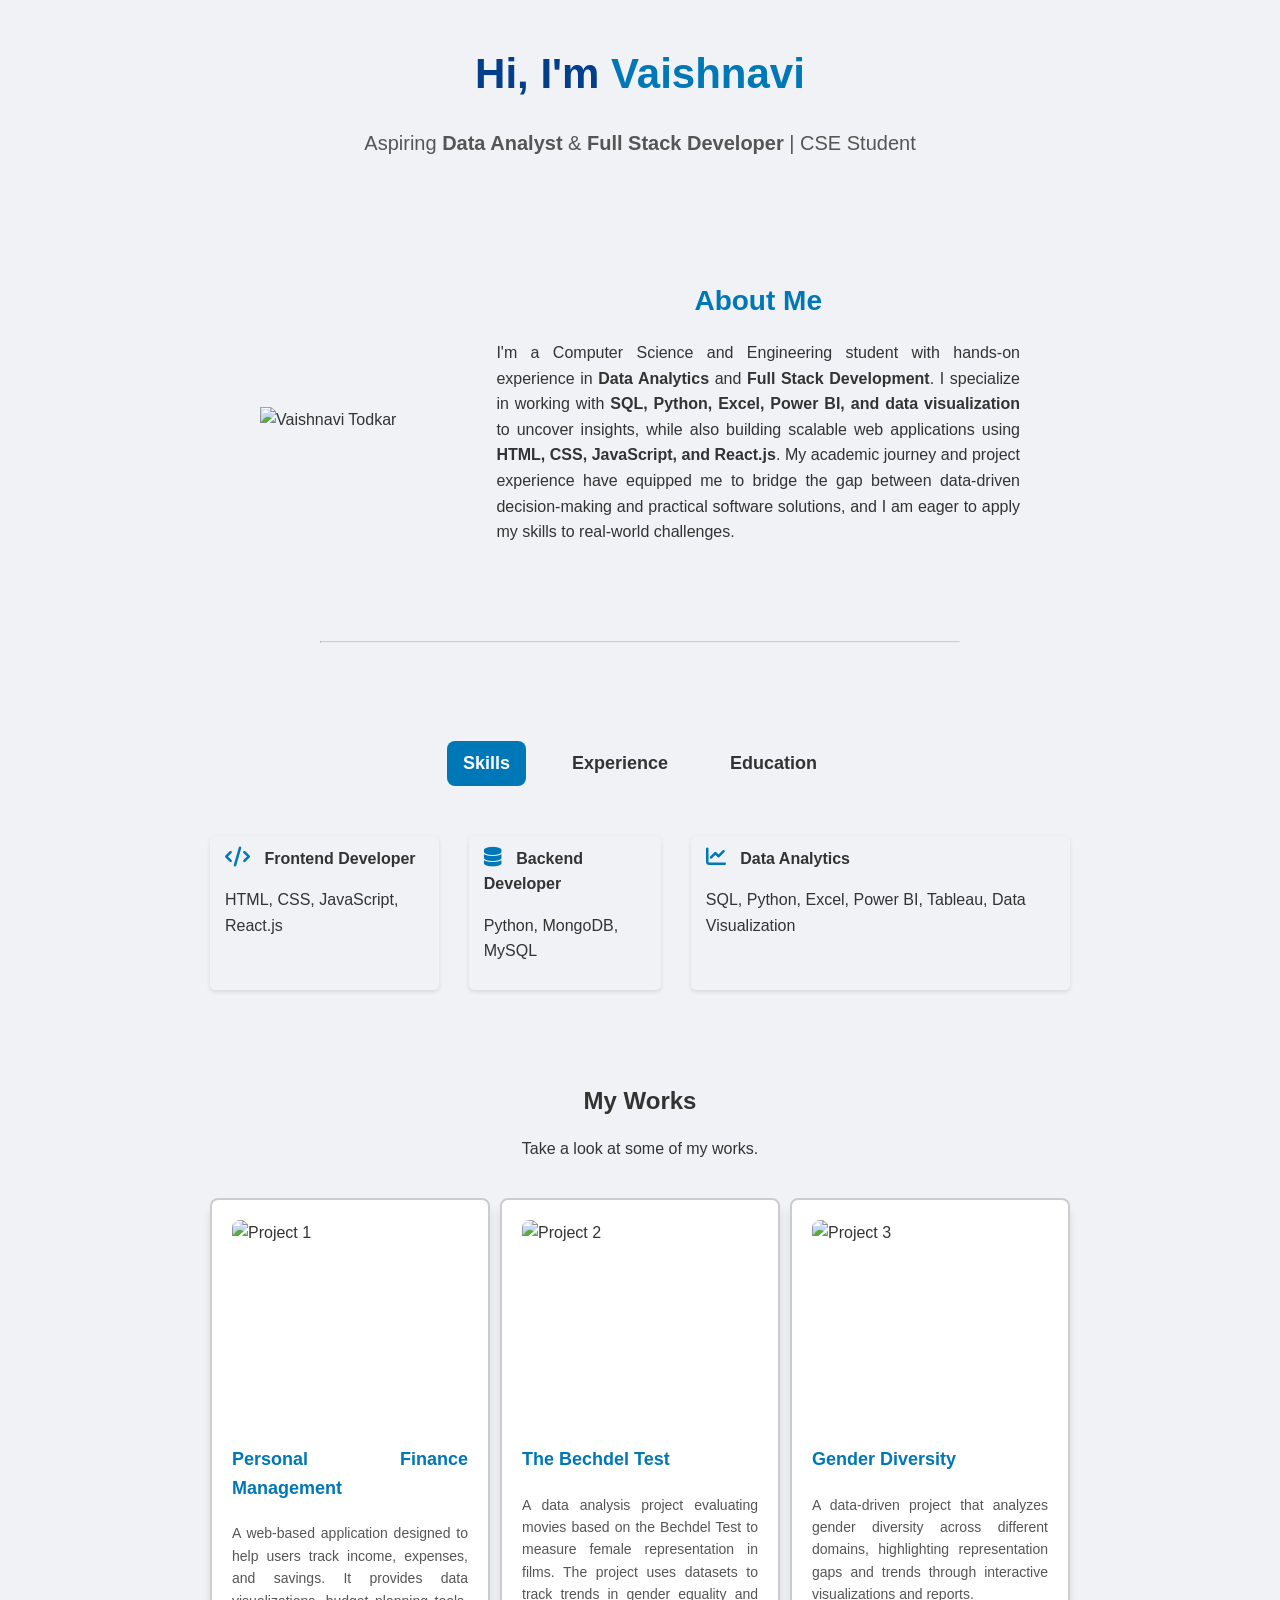
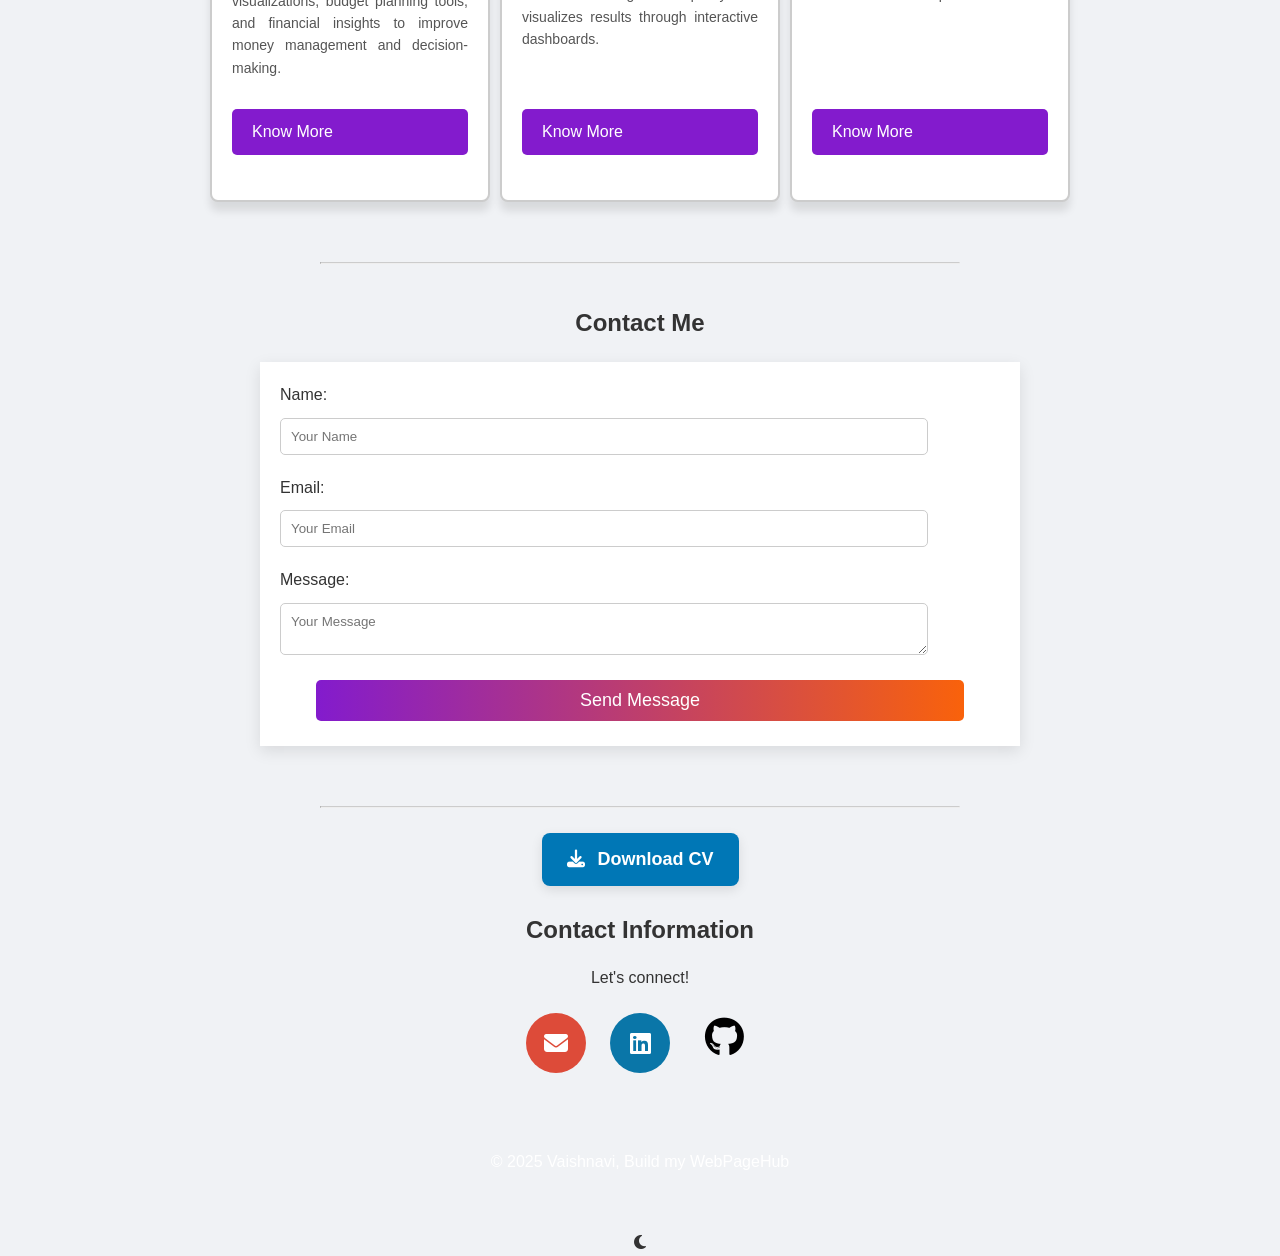
==== index.html @ 549f5b00 "Update and rename Portfolio.html to index.html" ====
<!DOCTYPE html> 
<html lang="en"> 
<head>
    <meta charset="UTF-8">
    <meta name="viewport" content="width=device-width, initial-scale=1.0">
    <meta name="description" content="Personal profile page of Vaishnavi">
    <title>Vaishnavi's Profile</title>
    <link rel="icon" href="./images/assets/img/th.jpg" type="image/x-icon">
    <link rel="stylesheet" href="Portfolio.css">
    <link rel="stylesheet" href="https://fonts.googleapis.com/css2?family=Poppins:wght@400;600;700&display=swap">
    <link rel="stylesheet" href="https://cdnjs.cloudflare.com/ajax/libs/font-awesome/5.15.3/css/all.min.css">
    <link rel="stylesheet" href="https://cdnjs.cloudflare.com/ajax/libs/font-awesome/6.6.0/css/all.min.css">
</head>

<body>
    <center>
        <header>
            <h1>Hi, I'm <span class="highlight">Vaishnavi</span></h1>
            <p>Aspiring <b>Data Analyst</b> & <b>Full Stack Developer</b> | CSE Student</p>
        </header>

        <section class="about-section">
            <div class="about-container">
                <!-- Left side: Image -->
                <div class="about-img">
                    <img src="./images/assets/img/VT.jpg" alt="Vaishnavi Todkar" width="300">
                </div>

                <!-- Right side: Info -->
                <div class="about-text">
                    <h2>About Me</h2>
                    <p>
                        I'm a Computer Science and Engineering student with hands-on experience in <b>Data Analytics</b> and 
                        <b>Full Stack Development</b>. I specialize in working with <b>SQL, Python, Excel, Power BI, and data 
                        visualization</b> to uncover insights, while also building scalable web applications using 
                        <b>HTML, CSS, JavaScript, and React.js</b>.  
                        My academic journey and project experience have equipped me to bridge the gap between data-driven 
                        decision-making and practical software solutions, and I am eager to apply my skills to real-world challenges.
                    </p>
                </div>
            </div>
        </section>
        <hr>

        <section class="tabs-section">
            <div class="tab-titles">
                <p class="tab-link active-link" onclick="opentab('skills')">Skills</p>
                <p class="tab-link" onclick="opentab('experience')">Experience</p>
                <p class="tab-link" onclick="opentab('education')">Education</p>
            </div>

            <!-- Skills -->
            <div class="tab-content active-tab" id="skills">
                <ul class="skills-list">
                    <li>
                        <i class="fa-solid fa-code"></i>
                        <span><b>Frontend Developer</b></span>
                        <p>HTML, CSS, JavaScript, React.js</p>
                    </li>
                    <li>
                        <i class="fa-solid fa-database"></i>
                        <span><b>Backend Developer</b></span>
                        <p>Python, MongoDB, MySQL</p>
                    </li>
                    <li>
                        <i class="fa-solid fa-chart-line"></i>
                        <span><b>Data Analytics</b></span>
                        <p>SQL, Python, Excel, Power BI, Tableau, Data Visualization</p>
                    </li>
                </ul>
            </div>

            <!-- Experience -->
            <div class="tab-content" id="experience">
                <ul class="experience-list">
                    <li>
                        <h4><i class="fa-solid fa-laptop-code"></i> Full Stack Developer Intern</h4>
                        <p>Built responsive web apps using HTML, CSS, JavaScript. Developed backend services with Python and managed databases with MySQL. Contributed to debugging, testing, and documentation.</p>
                    </li>
                    <li>
                        <h4><i class="fa-solid fa-chart-pie"></i> Data Analyst Intern</h4>
                        <p>Analyzed datasets using SQL & Python, built Power BI dashboards, and collaborated with teams to deliver data-driven insights.</p>
                    </li>
                </ul>
            </div>

            <!-- Education -->
            <div class="tab-content" id="education">
                <ul class="education-list">
                    <li>
                        <i class="fa-solid fa-school"></i>
                        <span>Higher Secondary College</span>
                        <p>Maharashtra State Board</p>
                    </li>
                    <li>
                        <i class="fa-solid fa-user-graduate"></i>
                        <span>Bachelor Of Technology</span>
                        <p>Computer Science and Engineering – Shivaji University, Kolhapur</p>
                    </li>
                </ul>
            </div>
        </section>


        <section>
            <h2>My Works</h2>
            <p>Take a look at some of my works.</p>
            <section id="projects">
                <div class="project-thumbnail">
                    <div class="thumbnail-content">
                        <img src="./images/assets/img/Finance Management.jpg" alt="Project 1">
                        <h3>Personal Finance Management</h3>
                        <p>A web-based application designed to help users track income, expenses, and savings. It provides data visualizations, budget planning tools, and financial insights to improve money management and decision-making.</p>
                        <a href="" class="btn">Know More</a>
                    </div>
                </div>

                <div class="project-thumbnail">
                    <div class="thumbnail-content">
                        <img src="./images/assets/img/Bechdel Test.jpg" alt="Project 2">
                        <h3>The Bechdel Test</h3>
                        <p>A data analysis project evaluating movies based on the Bechdel Test to measure female representation in films. The project uses datasets to track trends in gender equality and visualizes results through interactive dashboards.</p>
                        <a href="" class="btn">Know More</a>
                    </div>
                </div>

                <div class="project-thumbnail">
                    <div class="thumbnail-content">
                        <img src="./images/assets/img/Gender Diversity.jpg" alt="Project 3">
                        <h3>Gender Diversity</h3>
                        <p>A data-driven project that analyzes gender diversity across different domains, highlighting representation gaps and trends through interactive visualizations and reports.</p>
                        <a href="" class="btn">Know More</a>
                    </div>
                </div>

            <!-- Repeat the above structure for each project -->
            </section>
            <!--<p><a href="">Project 1</a> | <a href="">Project 2</a>-->
        </section>
        <hr>

        <section>
            <h2>Contact Me</h2>
            <form>
                <div class="form-group">
                    <label for="name">Name:</label>
                    <input type="text" id="name" name="name" placeholder="Your Name">
                </div>

                <div class="form-group">
                    <label for="email">Email:</label>
                    <input type="email" id="email" name="email" placeholder="Your Email">
                </div>

                <div class="form-group">
                    <label for="message">Message:</label>
                    <textarea id="message" name="message" placeholder="Your Message"></textarea>
                </div>

                <button type="submit">Send Message</button>
            </form>
        </section><hr>

        <a href="./images/assets/img/Vaishnavi Todkar CV.docx" download 
           class="download-btn">
            <i class="fa-solid fa-download"></i> Download CV
        </a>

        <section>
            <h2>Contact Information</h2>
            <p>Let's connect!</p>
            <a href="mailto:vaishnavitodkar14@gmail.com" class="icon-link email-icon" target="_blank">
                <i class="fa-solid fa-envelope"></i>
            </a>

            <a href="https://www.linkedin.com/in/vaishnavi-todkar-596b76271" class="icon-link linkedin-icon" target="_blank">
                <i class="fa-brands fa-linkedin"></i>
            </a>

           <a href="https://github.com/vaishnavi-t14" class="icon-link github-icon" target="_blank">
                <i class="fa-brands fa-github"></i>
            </a>
        </section>

        <footer>
            <p>&copy; 2025 Vaishnavi, Build my WebPageHub</p>
        </footer>

        <div id="dark-mode-toggle" class="dark-mode-toggle">
            <i class="fas fa-moon"></i>
        </div>
        
        <script lang="Javascript">
            function changeAboutMeText() 
            {
                const aboutMeTexts = ["Frontend Developer", "Backend Developer", "Data Analytics"]; // Add more texts as needed
                const typingSpeed = 100; //milliseconds per character
                const deletingSpeed = 50; //milliseconds per character during deleting
                const pauseTime = 1500; //milliseconds to pause between each text change
                const aboutMeElement = document.querySelector('.about-me');

                let textIndex = 0;
                let charIndex = 0;
                let isDeleting = false;

                function type() 
                {
                    const currentText = aboutMeTexts[textIndex];
                    /* Typing */
                    if (!isDeleting && charIndex < currentText.length) 
                    {
                        aboutMeElement.textContent += currentText.charAt(charIndex);
                        charIndex++;
                        setTimeout(type, typingSpeed);
                    }
                    /* Deleting */
                    else if (isDeleting && charIndex > 0) 
                    {
                        aboutMeElement.textContent = currentText.substring(0, charIndex - 1);
                        charIndex--;
                        setTimeout(type, deletingSpeed);
                    }

                    /*Switching between typing and deleting */
                    else 
                    {
                        isDeleting = !isDeleting;
                        if (!isDeleting) 
                        {
                            textIndex = (textIndex + 1) % aboutMeTexts.length;
                        }
                        setTimeout(type, pauseTime);
                    }
                }

                type();
            }

            //Javascript code 
            document.addEventListener('DOMContentLoaded', function () 
            {
                const darkModeToggle = document.getElementById('dark-mode-toggle');

                const body = document.body;

                darkModeToggle.addEventListener('click', function ()
                {
                    body.classList.toggle('dark-mode');
                    const currentMode = body.classList.contains('dark-mode') ? 'Dark' : 'Light';
                    darkModeToggle.querySelector('i').classList.toggle('fa-sun');
                    darkModeToggle.querySelector('i').classList.toggle('fa-moon');
                    darkModeToggle.querySelector('i').classList.toggle('light-mode');
                });
            });

            // Call the function to add stunning modification
            changeAboutMeText();

            document.addEventListener('DOMContentLoaded', function ()
            {
                const observer = new IntersectionObserver(entries =>
                {
                    entries.forEach(entry =>
                    {
                        if (entry.isIntersecting) 
                        {
                            const progressBar = entry.target.querySelector('.progress-bar');
                            const progress = progressBar.dataset.progress;
                            progressBar.style.setProperty('--progress', `${progress}%`);
                            progressBar.classList.add('animated');
                            observer.unobserve(entry.target);
                        } 
                    });
                });

                const programmingLanguages = document.querySelectorAll('#programming-languages .skill');
                programmingLanguages.forEach(skill => 
                {
                    observer.observe(skill);
                }); 
            });

            function opentab(tabName) {
                const tabContents = document.querySelectorAll(".tab-content");
                const tabLinks = document.querySelectorAll(".tab-link");

                tabContents.forEach(tab => tab.classList.remove("active-tab"));
                tabLinks.forEach(link => link.classList.remove("active-link"));

                document.getElementById(tabName).classList.add("active-tab");
                event.currentTarget.classList.add("active-link");
            }
        </script>
    </center>

</body>
</html>
---- Portfolio.css ----
body
{
    font-family: 'Poppins', sans-serif;
    background-color: #f0f2f5;
    color: #333;
    line-height: 1.6;
    margin: 0;
    padding: 0;
    text-align: center;
}

header {
    text-align: center;
    padding: 50px 20px;
}

header h1 {
    font-size: 42px;
    font-weight: 700;
    margin-bottom: 10px;
    color: #023e8a; /* professional navy blue */
}

header .highlight {
    color: #0077b6; /* bright accent blue */
}

header p {
    font-size: 20px;
    color: #555;
    font-weight: 500;
}

.about-section {
    padding: 60px 20px;
}

.about-container {
    display: flex;
    align-items: center;
    justify-content: center;
    gap: 100px;
    max-width: 1100px;
    margin: auto;
    flex-wrap: wrap; /* makes it responsive */
}

img.profile-pic {
    width: 220px;
    height: 220px;
    border-radius: 50%;
    border: 4px solid #0077b6; /* professional blue border */
    box-shadow: 0 8px 20px rgba(0,0,0,0.15);
    object-fit: cover;
    transition: transform 0.3s ease, box-shadow 0.3s ease;
}

/* Hover effect */
img.profile-pic:hover {
    transform: scale(1.05);
    box-shadow: 0 12px 25px rgba(0,0,0,0.25);
}

.about-text {
    flex: 1;
    min-width: 300px;
}

.about-text h2 {
    font-size: 28px;
    margin-bottom: 15px;
    color: #0077b6;
}

.about-text p {
    font-size: 16px;
    line-height: 1.6;
    color: #333;
    text-align: justify; /* makes text aligned on both sides */
}

.row {
    display: flex
;
    justify-content: space-between;
    flex-wrap: wrap;
}

.tab-titles {
    display: flex
;
    margin: 20px 0 40px;
}

* {
    margin: 0;
    padding: 0;
    font-family: 'Source Sans Pro', sans-serif;
    box-sizing: border-box;
}

p {
    display: block;
    margin-block-start: 1em;
    margin-block-end: 1em;
    margin-inline-start: 0px;
    margin-inline-end: 0px;
    unicode-bidi: isolate;
}

/* Tabs Section */
.tabs-section {
    margin: 40px auto;
    max-width: 900px;
    padding: 20px;
    text-align: left;
}

/* Tab Titles */
.tab-titles {
    display: flex;
    justify-content: center;
    margin-bottom: 20px;
    gap: 30px;
}

.tab-link {
    font-size: 18px;
    font-weight: 600;
    cursor: pointer;
    padding: 8px 16px;
    border-radius: 8px;
    transition: all 0.3s ease;
}

.tab-link:hover,
.tab-link.active-link {
    color: #fff;
    background: #0077b6; /* professional blue */
}

/* Content Cards */
.tab-content {
    display: none;
    animation: fadeIn 0.5s ease-in-out;
}

.tab-content.active-tab {
    display: block;
}

/* Lists */
.skills-list li,
.experience-list li,
.education-list li {
    background: #f8f9fa;
    padding: 15px 20px;
    margin: 12px 0;
    border-radius: 10px;
    box-shadow: 0 4px 10px rgba(0,0,0,0.05);
    transition: transform 0.3s ease;
    list-style: none;
}

.skills-list li:hover,
.experience-list li:hover,
.education-list li:hover {
    transform: translateY(-5px);
}

/* Icons inside list */
.skills-list li i,
.experience-list li i,
.education-list li i {
    color: #0077b6;
    margin-right: 10px;
    font-size: 20px;
}

.download-btn {
    display: inline-block;
    background: #0077b6; /* Professional blue */
    color: #fff;
    font-size: 18px;
    font-weight: 600;
    padding: 12px 25px;
    border-radius: 8px;
    text-decoration: none;
    transition: all 0.3s ease;
    box-shadow: 0 4px 12px rgba(0,0,0,0.1);
}

.download-btn i {
    margin-right: 8px;
    font-size: 18px;
}

.download-btn:hover {
    background: #023e8a; /* darker blue on hover */
    transform: translateY(-3px);
    box-shadow: 0 6px 15px rgba(0,0,0,0.15);
}

/* Animation */
@keyframes fadeIn {
    from {opacity: 0;}
    to {opacity: 1;}
}


@media only screen and (max-width: 400px) {
    .column1 {
        margin-bottom: 30px;
    }
}
@media only screen and (max-width: 400px) {
    .column1, .column2 {
        flex-basis: 100%;
    }
}
.column1 {
    flex-basis: 35%;
}

hr
{
    width: 50%;
    border-top: 1px solid #ccc;
    margin: 20px auto;
}

h1, h2
{
    font-weight: 700;
}

p, a
{
    font-weight: 400;
}

a
{
    text-decoration: none;
    color: #007bff;
    display: inline-block;
    margin: 5px 0;
}

a:hover 
{
    color: #0056b3;
}

.fas, .fab
{
    margin: right 1px;;
    color: inherit;
}

/*Icon link to display as large circles*/
.icon-link
{
    display: inline-flex; /* Display icons links inline with block formation*/
    align-items: center;
    justify-content: center;
    margin: 0 10px; /* Add space on the left and right of each icon*/
    width: 60px;
    height: 60px;
    border-radius: 50%;
    color: #fff;
    font-size: 24px;
    transition: transform 0.3s ease; /* Add smooth transition effect */
}

.email-icon
{
    background: #dd4b39;
}

.linkedin-icon /*62 line in webinar*/
{
    background: #0a76a8;
}

.github-icon i {
    color: #000; /* Pure black */
    font-size: 40px; /* make it a bit larger if you want */
    transition: color 0.3s;
}

.github-icon i:hover {
    color: #333; /* slightly lighter on hover */
}

.icon-link:hover
{
    transform: scale(1.1); /* Increase size of icon on hover */
    color: #fff;
}

header, footer
{
    background: linear-gradient(to right, #e292e1);
    color: #fff;
    padding: 40px 0;
    text-align: center;
    width: 100%;
}

.hero-header {
    text-align: center;
    padding: 80px 20px;
    background: linear-gradient(to right, #0077b6, #00b4d8);
    color: #fff;
}

.hero-header h2 {
    font-size: 22px;
    font-weight: 400;
    margin-bottom: 10px;
}

.hero-header .emoji {
    font-size: 24px;
    margin-left: 5px;
}

.hero-header h1 {
    font-size: 48px;
    font-weight: 700;
    margin: 10px 0;
}

.hero-header .name {
    color: #ffe066; /* highlight your name */
}

.hero-header .role {
    font-size: 20px;
    font-weight: 500;
    margin-top: 5px;
    color: #f1f1f1;
}


section
{
    padding: 20px;
    width: 80%;
    max-width: 800px;
    text-align: center;
}

.skills-list
{
    display: flex;
    justify-content: row;
    list-style-type: center;
    gap: 30px;
}

.skills-list li 
{
    list-style-type: none;
    background: #f0f2f5;
    color: #333;
    padding: 10px 15px;
    border-radius: 5px;
    box-shadow: 0 2px 4px rgba(0,0,0,0.1);
    animation: bounce 1s infinite alternate; /* Apply bounce animation*/ 
}

.experience-list
{
    text-align: left;
    padding: 0 20px;
}

.experience-list li
{
    margin-bottom: 20px;
    font-size: small;
}

.education-list
{
    text-align: left;
    padding: 0 20px;
}

.education-list li
{
    margin-bottom: 20px;
    font-size: small;
}

#projects {
    display: flex;
    justify-content: center;
    align-items: stretch;
    flex-wrap: wrap; /* makes it responsive */
    gap: 30px; /* space between cards */
    margin-top: 30px;
}

.project-thumbnail {
    flex: 1 1 300px; /* each card will take equal width, min 300px */
    min-width: 280px;
    max-width: 320px;
    background: #fff;
    border: 1px solid #ddd;
    border-radius: 12px;
    box-shadow: 0 6px 15px rgba(0,0,0,0.1);
    overflow: hidden;
    text-align: center;
    transition: transform 0.3s ease, box-shadow 0.3s ease;
    padding: 20px; 
}

.project-thumbnail:hover {
    transform: translateY(-8px);
    box-shadow: 0 10px 20px rgba(0,0,0,0.2);
}

.project-thumbnail img {
    width: 100%;
    height: 200px;
    object-fit: cover;
    border-radius: 8px; /* optional: to soften image corners */
    margin-bottom: 15px;
}

.thumbnail-content {
    display: flex;
    flex-direction: column;
    justify-content: space-between;
    height: 100%; /* makes all cards equal height */
    padding: 20px 30px;
    background: #fff;
    text-align: justify;
}

.thumbnail-content h3 {
    margin: 10px 0;
    font-size: 20px;
    color: #0077b6;
    margin-bottom: 10px;
}

.thumbnail-content p {
    font-size: 14px;
    color: #555;
    margin-bottom: 20px;
    text-align: justify; /* makes description aligned neatly */
    line-height: 1.6;   /* improves readability */
    flex-grow: 1; 
}

.thumbnail-content .btn {
    display: inline-block;
    padding: 10px 18px;
    background: #0077b6;
    color: #fff;
    text-decoration: none;
    border-radius: 6px;
    transition: background 0.3s ease;
}

.thumbnail-content .btn:hover {
    background: #023e8a;
}

form
{
    margin: 20px auto;
    padding: 20px;
    width: 100%
    max-width: 500px;
    box-shadow: 0 5px 15px rgba(0,0,0,0.1);
    background: #fff;
    box-sizing: border-box;
    text-align: 10px; /* Align form elements to the left */
}

.form-group
{
    display: flex;
    flex-direction: column;
    align-items: flex-start;
    margin-bottom: 15px;
}

.form-group label
{
    margin-bottom: 5px;
    color: #333;
}

form input[type="text"], form input[type="email"], form textarea, form button
{
    width: 90%;
    padding: 10px;
    border: 1px solid #ccc;
    border-radius: 5px;
    margin: 5px 0; /* Ensures vertical spacing */
}

form button
{
    background-image: linear-gradient(to right, #831bcd,#f9620b);
    color: #fff;
    border: none;
    border-radius: 5px;
    cursor: pointer;
    font-size: 18px;
}

form button:hover
{
    background-image: linear-gradient(to right, #f9620b, #831bcd);
}

/*Representing Design adjustments for smaller devices*/
@media only screen and (max-width: 768px)
{
    .skills-list
    {
        flex-direction: column; /* Stacks skills vertically on smaller screens */
    }
}

@media only screen and (max-width: 480px)
{
    header, footer
    {
        padding: 15px; /* Adjusts padding for smaller screens */
    }

    section, form 
    {
        width: calc(100% - 20px); /* Adjust width to ensure spacing on very small screens */
        margin: 10px auto;
    }

    .icon-link 
    {
        width: 40px;
        height: 40px;
        margin: 0 5px; /* Adjusts icon size and spacing for smaller screens */
    }

    h1, h2 
    {
        font-size: 16px; /* Adjusts heading sizes for better readability on small devices*/
    }
}

@keyframes bounce 
{
    form 
    {
        transform: translateY(0);
    }
    to 
    {
        transform: translateY(-10px);
    }
}

.horizontal-scroll
{
    overflow-x: hidden; /* Hide any overflowing content*/
    width: 100%; /* Occupy full width of the screen */
}

.icon-container 
{
    display: flex; /* Display icons in a row */
    animation: scrollAnimation 10s linear infinite; /* Adjust animation duration as needed */
    width: max-content; /* make the container width fit its content*/
}

.icon-container img 
{
    width: 60px; /* Adjust the width of icons as needed */
    height: 60px; /* Adjust the height of icons as needed */
    margin-right: 20px; /* Adjust margin between icons as needed */
}

@keyframes scrollAnimation 
{
    0% 
    {
        transform: translateX(100vw); /* Start from the right edge of the viewport */
    }
    100% 
    {
        transform: translateX(-100%); /* Move to the left edge */
    }
} 

/*CSS for Drak Mode*/
.dark-mode
{
    background-color: #333;
    color: #fff;
}

.dark-mode button
{
    background-color: #555;
    color: #fff;
}

.dark-mode p
{
    color: #fff;
}

#programming-languages
{
    margin-top: 50px;
}

#programming-languages .skill
{
    margin-bottom: 20px;
}

#programming-languages .progress-bar
{
    width: 0;
    height: 20px;
    background: linear-gradient(to right, #831bcd, #f9620b);
    border-radius: 10px;
}

#programming-languages .progress
{
    height: 100%;
    border-radius: 10px;
    background-color: transparent;
}

#programming-languages .progress-bar.animated
{
    animation: animateProgress 1s ease forwards;
}

@keyframes animateProgress
{
    to
    {
        width: var(--progress);
    }
}

#projects
{
    display: grid;
    width: 100%;
    max-width: 1200px;
    margin: 0 auto;
    grid-template-columns: repeat(3, 1fr);
    gap: 10px;
}

.project-thumbnail
{
    border: 2px solid #ccc;
    border-radius: 8px;
    box-shadow: 0 9px 9px rgba(0, 0, 0, 0.1);
}

.thumbnail-content
{
    padding: 0px 0px 20px 0px;
}

.thumbnail-content img
{
    width: 100%;
    border-radius: 8px 8px 0px 0px;
}

.thumbnail-content h3
{
    margin-top: 10px;
    font-size: 18px;
}

.thumbnail-content p
{
    margin-top: 10px;
}

.thumbnail-content .btn
{
    display: inline-block;
    margin-top: 10px;
    padding: 10px 20px;
    background-color: #831bcd;
    color: #fff;
    text-decoration: none;
    border-radius: 5px;
}

.thumbnail-content .btn:hover
{
    background-color: #f9620b;
}








.nav.toggle
{
    display: none;
}

.navbar
{
    display: flex;
    flex-wrap: nowrap;
    justify-content: space-between;
    padding: 10px 0;
}

.navbar.container
{
    display: flex;
    justify-content: space-between;
    padding: 10px 0;
}

.navbar.container .logo
{
    font-size: 20px;
    font-weight: bold;
}

.navbar.container .menu
{
    display: none;
}

.navbar.container .links
{
    display: flex;
}

.dark.mode
{
    background-color: #333;
    color: #fff;
}

preview
{
    display: none;
}
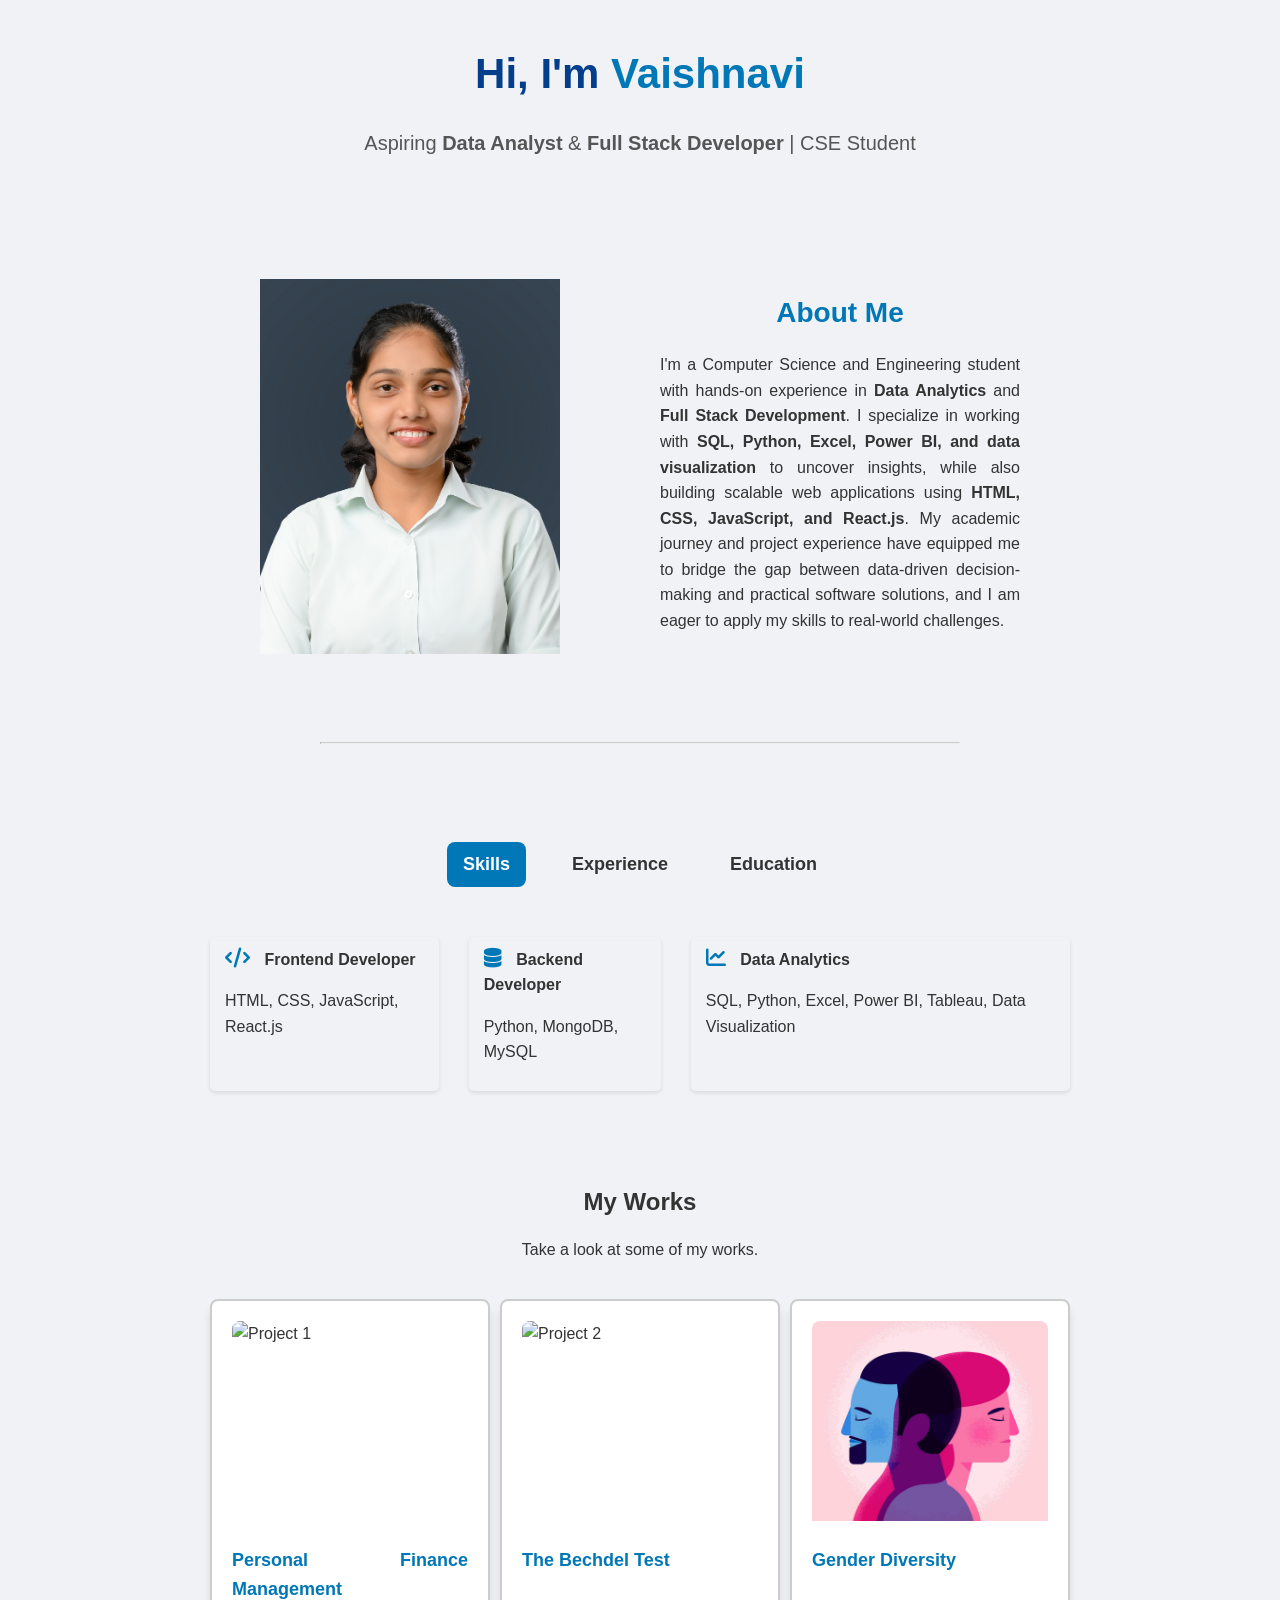
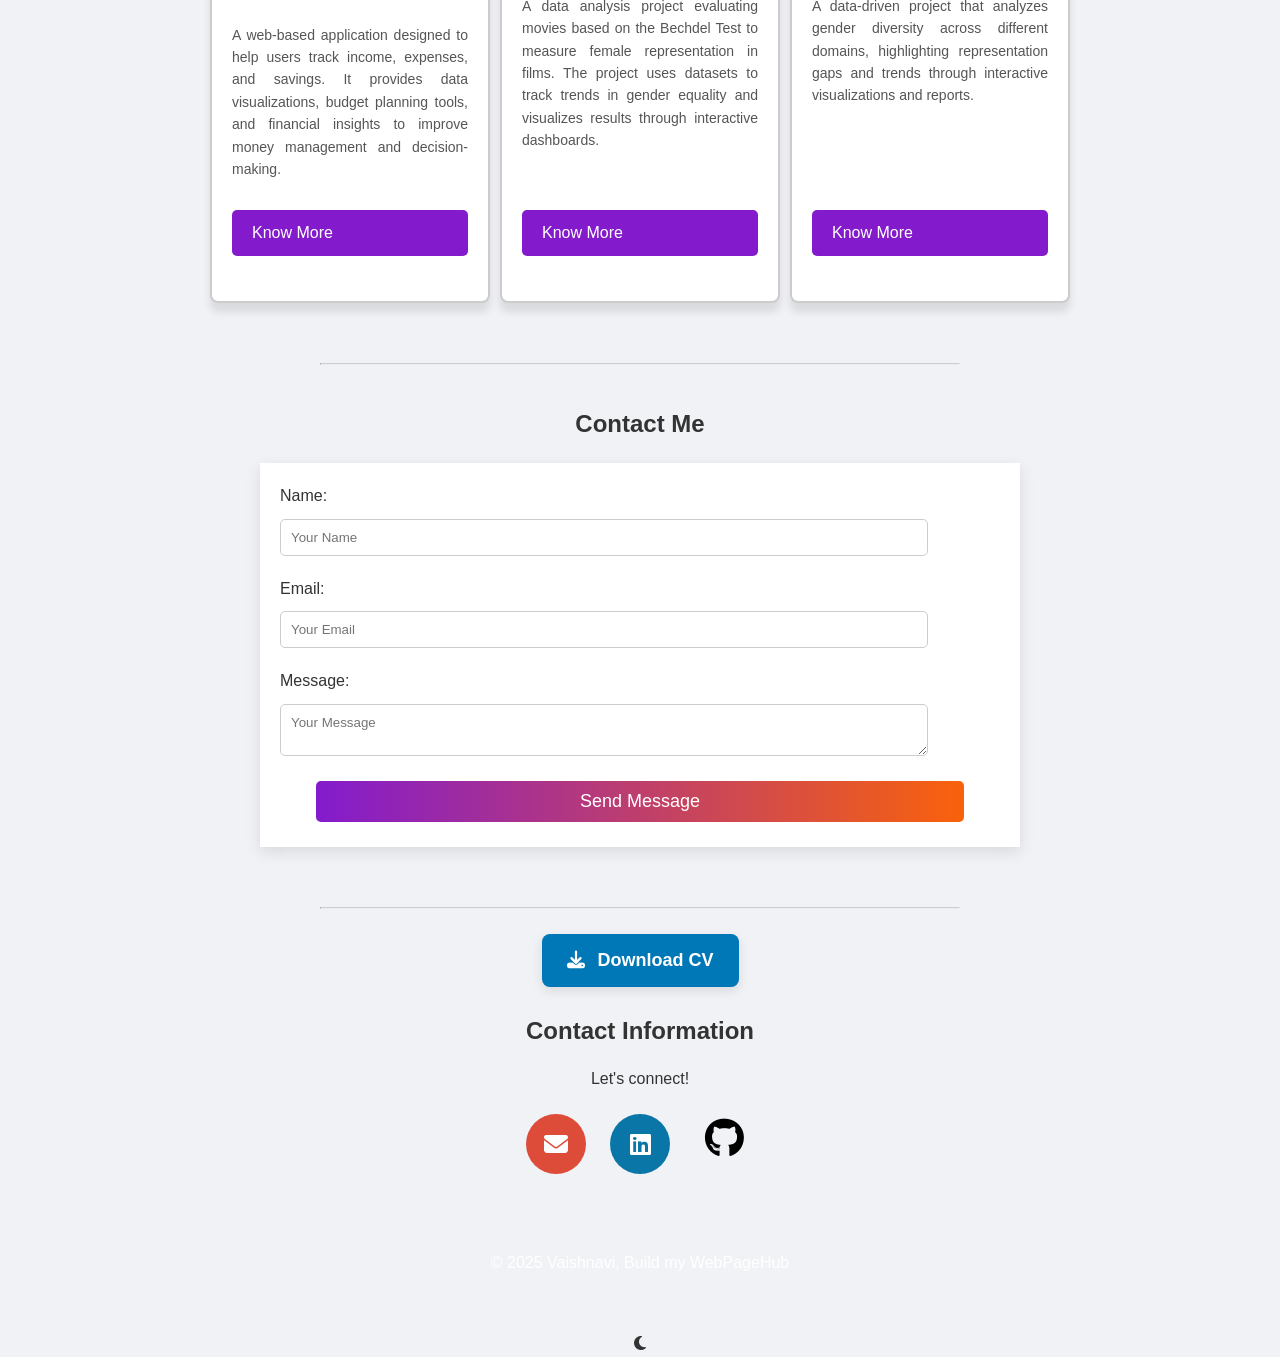
==== commit fafa9184: "Update index.html -" ====
--- a/index.html
+++ b/index.html
@@ -5,8 +5,8 @@
     <meta name="viewport" content="width=device-width, initial-scale=1.0">
     <meta name="description" content="Personal profile page of Vaishnavi">
     <title>Vaishnavi's Profile</title>
-    <link rel="icon" href="./images/assets/img/th.jpg" type="image/x-icon">
-    <link rel="stylesheet" href="Portfolio.css">
+    <link rel="icon" href="th.jpg" type="image/x-icon">
+    <link rel="stylesheet" href="style.css">
     <link rel="stylesheet" href="https://fonts.googleapis.com/css2?family=Poppins:wght@400;600;700&display=swap">
     <link rel="stylesheet" href="https://cdnjs.cloudflare.com/ajax/libs/font-awesome/5.15.3/css/all.min.css">
     <link rel="stylesheet" href="https://cdnjs.cloudflare.com/ajax/libs/font-awesome/6.6.0/css/all.min.css">
@@ -23,7 +23,7 @@
             <div class="about-container">
                 <!-- Left side: Image -->
                 <div class="about-img">
-                    <img src="./images/assets/img/VT.jpg" alt="Vaishnavi Todkar" width="300">
+                    <img src="Vaishnavi Todkar.jpg" alt="Vaishnavi Todkar" width="300">
                 </div>
 
                 <!-- Right side: Info -->
@@ -108,7 +108,7 @@
             <section id="projects">
                 <div class="project-thumbnail">
                     <div class="thumbnail-content">
-                        <img src="./images/assets/img/Finance Management.jpg" alt="Project 1">
+                        <img src="Finance Management.jpg" alt="Project 1">
                         <h3>Personal Finance Management</h3>
                         <p>A web-based application designed to help users track income, expenses, and savings. It provides data visualizations, budget planning tools, and financial insights to improve money management and decision-making.</p>
                         <a href="" class="btn">Know More</a>
@@ -117,7 +117,7 @@
 
                 <div class="project-thumbnail">
                     <div class="thumbnail-content">
-                        <img src="./images/assets/img/Bechdel Test.jpg" alt="Project 2">
+                        <img src="Bechdel Test.jpg" alt="Project 2">
                         <h3>The Bechdel Test</h3>
                         <p>A data analysis project evaluating movies based on the Bechdel Test to measure female representation in films. The project uses datasets to track trends in gender equality and visualizes results through interactive dashboards.</p>
                         <a href="" class="btn">Know More</a>
@@ -126,7 +126,7 @@
 
                 <div class="project-thumbnail">
                     <div class="thumbnail-content">
-                        <img src="./images/assets/img/Gender Diversity.jpg" alt="Project 3">
+                        <img src="Gender Diversity.jpg" alt="Project 3">
                         <h3>Gender Diversity</h3>
                         <p>A data-driven project that analyzes gender diversity across different domains, highlighting representation gaps and trends through interactive visualizations and reports.</p>
                         <a href="" class="btn">Know More</a>
@@ -161,7 +161,7 @@
             </form>
         </section><hr>
 
-        <a href="./images/assets/img/Vaishnavi Todkar CV.docx" download 
+        <a href="Vaishnavi Todkar CV.docx" download 
            class="download-btn">
             <i class="fa-solid fa-download"></i> Download CV
         </a>
--- a/style.css
+++ b/style.css
@@ -0,0 +1,766 @@
+body
+{
+    font-family: 'Poppins', sans-serif;
+    background-color: #f0f2f5;
+    color: #333;
+    line-height: 1.6;
+    margin: 0;
+    padding: 0;
+    text-align: center;
+}
+
+header {
+    text-align: center;
+    padding: 50px 20px;
+}
+
+header h1 {
+    font-size: 42px;
+    font-weight: 700;
+    margin-bottom: 10px;
+    color: #023e8a; /* professional navy blue */
+}
+
+header .highlight {
+    color: #0077b6; /* bright accent blue */
+}
+
+header p {
+    font-size: 20px;
+    color: #555;
+    font-weight: 500;
+}
+
+.about-section {
+    padding: 60px 20px;
+}
+
+.about-container {
+    display: flex;
+    align-items: center;
+    justify-content: center;
+    gap: 100px;
+    max-width: 1100px;
+    margin: auto;
+    flex-wrap: wrap; /* makes it responsive */
+}
+
+img.profile-pic {
+    width: 220px;
+    height: 220px;
+    border-radius: 50%;
+    border: 4px solid #0077b6; /* professional blue border */
+    box-shadow: 0 8px 20px rgba(0,0,0,0.15);
+    object-fit: cover;
+    transition: transform 0.3s ease, box-shadow 0.3s ease;
+}
+
+/* Hover effect */
+img.profile-pic:hover {
+    transform: scale(1.05);
+    box-shadow: 0 12px 25px rgba(0,0,0,0.25);
+}
+
+.about-text {
+    flex: 1;
+    min-width: 300px;
+}
+
+.about-text h2 {
+    font-size: 28px;
+    margin-bottom: 15px;
+    color: #0077b6;
+}
+
+.about-text p {
+    font-size: 16px;
+    line-height: 1.6;
+    color: #333;
+    text-align: justify; /* makes text aligned on both sides */
+}
+
+.row {
+    display: flex
+;
+    justify-content: space-between;
+    flex-wrap: wrap;
+}
+
+.tab-titles {
+    display: flex
+;
+    margin: 20px 0 40px;
+}
+
+* {
+    margin: 0;
+    padding: 0;
+    font-family: 'Source Sans Pro', sans-serif;
+    box-sizing: border-box;
+}
+
+p {
+    display: block;
+    margin-block-start: 1em;
+    margin-block-end: 1em;
+    margin-inline-start: 0px;
+    margin-inline-end: 0px;
+    unicode-bidi: isolate;
+}
+
+/* Tabs Section */
+.tabs-section {
+    margin: 40px auto;
+    max-width: 900px;
+    padding: 20px;
+    text-align: left;
+}
+
+/* Tab Titles */
+.tab-titles {
+    display: flex;
+    justify-content: center;
+    margin-bottom: 20px;
+    gap: 30px;
+}
+
+.tab-link {
+    font-size: 18px;
+    font-weight: 600;
+    cursor: pointer;
+    padding: 8px 16px;
+    border-radius: 8px;
+    transition: all 0.3s ease;
+}
+
+.tab-link:hover,
+.tab-link.active-link {
+    color: #fff;
+    background: #0077b6; /* professional blue */
+}
+
+/* Content Cards */
+.tab-content {
+    display: none;
+    animation: fadeIn 0.5s ease-in-out;
+}
+
+.tab-content.active-tab {
+    display: block;
+}
+
+/* Lists */
+.skills-list li,
+.experience-list li,
+.education-list li {
+    background: #f8f9fa;
+    padding: 15px 20px;
+    margin: 12px 0;
+    border-radius: 10px;
+    box-shadow: 0 4px 10px rgba(0,0,0,0.05);
+    transition: transform 0.3s ease;
+    list-style: none;
+}
+
+.skills-list li:hover,
+.experience-list li:hover,
+.education-list li:hover {
+    transform: translateY(-5px);
+}
+
+/* Icons inside list */
+.skills-list li i,
+.experience-list li i,
+.education-list li i {
+    color: #0077b6;
+    margin-right: 10px;
+    font-size: 20px;
+}
+
+.download-btn {
+    display: inline-block;
+    background: #0077b6; /* Professional blue */
+    color: #fff;
+    font-size: 18px;
+    font-weight: 600;
+    padding: 12px 25px;
+    border-radius: 8px;
+    text-decoration: none;
+    transition: all 0.3s ease;
+    box-shadow: 0 4px 12px rgba(0,0,0,0.1);
+}
+
+.download-btn i {
+    margin-right: 8px;
+    font-size: 18px;
+}
+
+.download-btn:hover {
+    background: #023e8a; /* darker blue on hover */
+    transform: translateY(-3px);
+    box-shadow: 0 6px 15px rgba(0,0,0,0.15);
+}
+
+/* Animation */
+@keyframes fadeIn {
+    from {opacity: 0;}
+    to {opacity: 1;}
+}
+
+
+@media only screen and (max-width: 400px) {
+    .column1 {
+        margin-bottom: 30px;
+    }
+}
+@media only screen and (max-width: 400px) {
+    .column1, .column2 {
+        flex-basis: 100%;
+    }
+}
+.column1 {
+    flex-basis: 35%;
+}
+
+hr
+{
+    width: 50%;
+    border-top: 1px solid #ccc;
+    margin: 20px auto;
+}
+
+h1, h2
+{
+    font-weight: 700;
+}
+
+p, a
+{
+    font-weight: 400;
+}
+
+a
+{
+    text-decoration: none;
+    color: #007bff;
+    display: inline-block;
+    margin: 5px 0;
+}
+
+a:hover 
+{
+    color: #0056b3;
+}
+
+.fas, .fab
+{
+    margin: right 1px;;
+    color: inherit;
+}
+
+/*Icon link to display as large circles*/
+.icon-link
+{
+    display: inline-flex; /* Display icons links inline with block formation*/
+    align-items: center;
+    justify-content: center;
+    margin: 0 10px; /* Add space on the left and right of each icon*/
+    width: 60px;
+    height: 60px;
+    border-radius: 50%;
+    color: #fff;
+    font-size: 24px;
+    transition: transform 0.3s ease; /* Add smooth transition effect */
+}
+
+.email-icon
+{
+    background: #dd4b39;
+}
+
+.linkedin-icon /*62 line in webinar*/
+{
+    background: #0a76a8;
+}
+
+.github-icon i {
+    color: #000; /* Pure black */
+    font-size: 40px; /* make it a bit larger if you want */
+    transition: color 0.3s;
+}
+
+.github-icon i:hover {
+    color: #333; /* slightly lighter on hover */
+}
+
+.icon-link:hover
+{
+    transform: scale(1.1); /* Increase size of icon on hover */
+    color: #fff;
+}
+
+header, footer
+{
+    background: linear-gradient(to right, #e292e1);
+    color: #fff;
+    padding: 40px 0;
+    text-align: center;
+    width: 100%;
+}
+
+.hero-header {
+    text-align: center;
+    padding: 80px 20px;
+    background: linear-gradient(to right, #0077b6, #00b4d8);
+    color: #fff;
+}
+
+.hero-header h2 {
+    font-size: 22px;
+    font-weight: 400;
+    margin-bottom: 10px;
+}
+
+.hero-header .emoji {
+    font-size: 24px;
+    margin-left: 5px;
+}
+
+.hero-header h1 {
+    font-size: 48px;
+    font-weight: 700;
+    margin: 10px 0;
+}
+
+.hero-header .name {
+    color: #ffe066; /* highlight your name */
+}
+
+.hero-header .role {
+    font-size: 20px;
+    font-weight: 500;
+    margin-top: 5px;
+    color: #f1f1f1;
+}
+
+
+section
+{
+    padding: 20px;
+    width: 80%;
+    max-width: 800px;
+    text-align: center;
+}
+
+.skills-list
+{
+    display: flex;
+    justify-content: row;
+    list-style-type: center;
+    gap: 30px;
+}
+
+.skills-list li 
+{
+    list-style-type: none;
+    background: #f0f2f5;
+    color: #333;
+    padding: 10px 15px;
+    border-radius: 5px;
+    box-shadow: 0 2px 4px rgba(0,0,0,0.1);
+    animation: bounce 1s infinite alternate; /* Apply bounce animation*/ 
+}
+
+.experience-list
+{
+    text-align: left;
+    padding: 0 20px;
+}
+
+.experience-list li
+{
+    margin-bottom: 20px;
+    font-size: small;
+}
+
+.education-list
+{
+    text-align: left;
+    padding: 0 20px;
+}
+
+.education-list li
+{
+    margin-bottom: 20px;
+    font-size: small;
+}
+
+#projects {
+    display: flex;
+    justify-content: center;
+    align-items: stretch;
+    flex-wrap: wrap; /* makes it responsive */
+    gap: 30px; /* space between cards */
+    margin-top: 30px;
+}
+
+.project-thumbnail {
+    flex: 1 1 300px; /* each card will take equal width, min 300px */
+    min-width: 280px;
+    max-width: 320px;
+    background: #fff;
+    border: 1px solid #ddd;
+    border-radius: 12px;
+    box-shadow: 0 6px 15px rgba(0,0,0,0.1);
+    overflow: hidden;
+    text-align: center;
+    transition: transform 0.3s ease, box-shadow 0.3s ease;
+    padding: 20px; 
+}
+
+.project-thumbnail:hover {
+    transform: translateY(-8px);
+    box-shadow: 0 10px 20px rgba(0,0,0,0.2);
+}
+
+.project-thumbnail img {
+    width: 100%;
+    height: 200px;
+    object-fit: cover;
+    border-radius: 8px; /* optional: to soften image corners */
+    margin-bottom: 15px;
+}
+
+.thumbnail-content {
+    display: flex;
+    flex-direction: column;
+    justify-content: space-between;
+    height: 100%; /* makes all cards equal height */
+    padding: 20px 30px;
+    background: #fff;
+    text-align: justify;
+}
+
+.thumbnail-content h3 {
+    margin: 10px 0;
+    font-size: 20px;
+    color: #0077b6;
+    margin-bottom: 10px;
+}
+
+.thumbnail-content p {
+    font-size: 14px;
+    color: #555;
+    margin-bottom: 20px;
+    text-align: justify; /* makes description aligned neatly */
+    line-height: 1.6;   /* improves readability */
+    flex-grow: 1; 
+}
+
+.thumbnail-content .btn {
+    display: inline-block;
+    padding: 10px 18px;
+    background: #0077b6;
+    color: #fff;
+    text-decoration: none;
+    border-radius: 6px;
+    transition: background 0.3s ease;
+}
+
+.thumbnail-content .btn:hover {
+    background: #023e8a;
+}
+
+form
+{
+    margin: 20px auto;
+    padding: 20px;
+    width: 100%
+    max-width: 500px;
+    box-shadow: 0 5px 15px rgba(0,0,0,0.1);
+    background: #fff;
+    box-sizing: border-box;
+    text-align: 10px; /* Align form elements to the left */
+}
+
+.form-group
+{
+    display: flex;
+    flex-direction: column;
+    align-items: flex-start;
+    margin-bottom: 15px;
+}
+
+.form-group label
+{
+    margin-bottom: 5px;
+    color: #333;
+}
+
+form input[type="text"], form input[type="email"], form textarea, form button
+{
+    width: 90%;
+    padding: 10px;
+    border: 1px solid #ccc;
+    border-radius: 5px;
+    margin: 5px 0; /* Ensures vertical spacing */
+}
+
+form button
+{
+    background-image: linear-gradient(to right, #831bcd,#f9620b);
+    color: #fff;
+    border: none;
+    border-radius: 5px;
+    cursor: pointer;
+    font-size: 18px;
+}
+
+form button:hover
+{
+    background-image: linear-gradient(to right, #f9620b, #831bcd);
+}
+
+/*Representing Design adjustments for smaller devices*/
+@media only screen and (max-width: 768px)
+{
+    .skills-list
+    {
+        flex-direction: column; /* Stacks skills vertically on smaller screens */
+    }
+}
+
+@media only screen and (max-width: 480px)
+{
+    header, footer
+    {
+        padding: 15px; /* Adjusts padding for smaller screens */
+    }
+
+    section, form 
+    {
+        width: calc(100% - 20px); /* Adjust width to ensure spacing on very small screens */
+        margin: 10px auto;
+    }
+
+    .icon-link 
+    {
+        width: 40px;
+        height: 40px;
+        margin: 0 5px; /* Adjusts icon size and spacing for smaller screens */
+    }
+
+    h1, h2 
+    {
+        font-size: 16px; /* Adjusts heading sizes for better readability on small devices*/
+    }
+}
+
+@keyframes bounce 
+{
+    form 
+    {
+        transform: translateY(0);
+    }
+    to 
+    {
+        transform: translateY(-10px);
+    }
+}
+
+.horizontal-scroll
+{
+    overflow-x: hidden; /* Hide any overflowing content*/
+    width: 100%; /* Occupy full width of the screen */
+}
+
+.icon-container 
+{
+    display: flex; /* Display icons in a row */
+    animation: scrollAnimation 10s linear infinite; /* Adjust animation duration as needed */
+    width: max-content; /* make the container width fit its content*/
+}
+
+.icon-container img 
+{
+    width: 60px; /* Adjust the width of icons as needed */
+    height: 60px; /* Adjust the height of icons as needed */
+    margin-right: 20px; /* Adjust margin between icons as needed */
+}
+
+@keyframes scrollAnimation 
+{
+    0% 
+    {
+        transform: translateX(100vw); /* Start from the right edge of the viewport */
+    }
+    100% 
+    {
+        transform: translateX(-100%); /* Move to the left edge */
+    }
+} 
+
+/*CSS for Drak Mode*/
+.dark-mode
+{
+    background-color: #333;
+    color: #fff;
+}
+
+.dark-mode button
+{
+    background-color: #555;
+    color: #fff;
+}
+
+.dark-mode p
+{
+    color: #fff;
+}
+
+#programming-languages
+{
+    margin-top: 50px;
+}
+
+#programming-languages .skill
+{
+    margin-bottom: 20px;
+}
+
+#programming-languages .progress-bar
+{
+    width: 0;
+    height: 20px;
+    background: linear-gradient(to right, #831bcd, #f9620b);
+    border-radius: 10px;
+}
+
+#programming-languages .progress
+{
+    height: 100%;
+    border-radius: 10px;
+    background-color: transparent;
+}
+
+#programming-languages .progress-bar.animated
+{
+    animation: animateProgress 1s ease forwards;
+}
+
+@keyframes animateProgress
+{
+    to
+    {
+        width: var(--progress);
+    }
+}
+
+#projects
+{
+    display: grid;
+    width: 100%;
+    max-width: 1200px;
+    margin: 0 auto;
+    grid-template-columns: repeat(3, 1fr);
+    gap: 10px;
+}
+
+.project-thumbnail
+{
+    border: 2px solid #ccc;
+    border-radius: 8px;
+    box-shadow: 0 9px 9px rgba(0, 0, 0, 0.1);
+}
+
+.thumbnail-content
+{
+    padding: 0px 0px 20px 0px;
+}
+
+.thumbnail-content img
+{
+    width: 100%;
+    border-radius: 8px 8px 0px 0px;
+}
+
+.thumbnail-content h3
+{
+    margin-top: 10px;
+    font-size: 18px;
+}
+
+.thumbnail-content p
+{
+    margin-top: 10px;
+}
+
+.thumbnail-content .btn
+{
+    display: inline-block;
+    margin-top: 10px;
+    padding: 10px 20px;
+    background-color: #831bcd;
+    color: #fff;
+    text-decoration: none;
+    border-radius: 5px;
+}
+
+.thumbnail-content .btn:hover
+{
+    background-color: #f9620b;
+}
+
+
+
+
+
+
+
+
+.nav.toggle
+{
+    display: none;
+}
+
+.navbar
+{
+    display: flex;
+    flex-wrap: nowrap;
+    justify-content: space-between;
+    padding: 10px 0;
+}
+
+.navbar.container
+{
+    display: flex;
+    justify-content: space-between;
+    padding: 10px 0;
+}
+
+.navbar.container .logo
+{
+    font-size: 20px;
+    font-weight: bold;
+}
+
+.navbar.container .menu
+{
+    display: none;
+}
+
+.navbar.container .links
+{
+    display: flex;
+}
+
+.dark.mode
+{
+    background-color: #333;
+    color: #fff;
+}
+
+preview
+{
+    display: none;
+}
